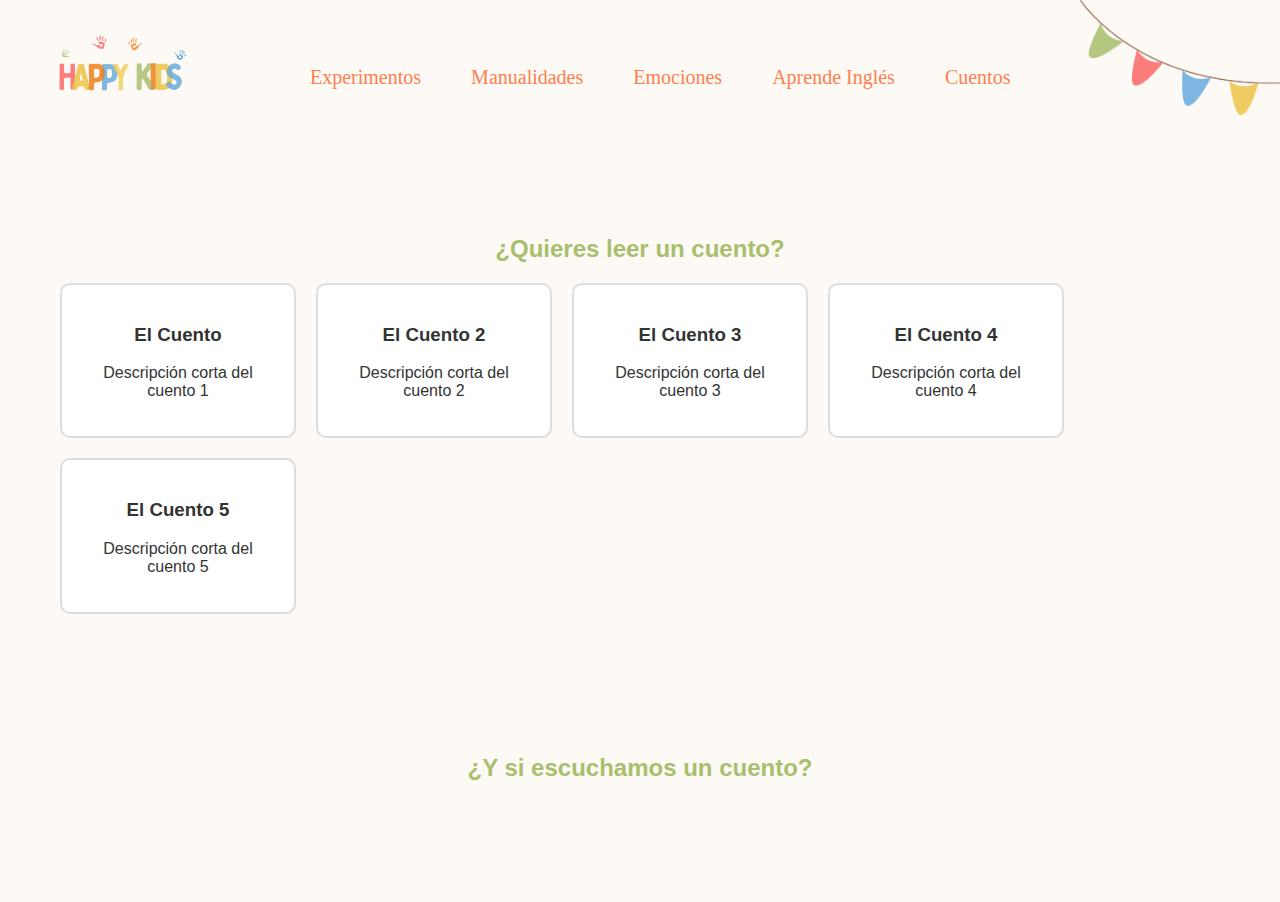
==== cuentos.html @ 47076c9f "Actualización número 3" ====
<!DOCTYPE html>
<html lang="en">
<head>
    <meta charset="UTF-8">
    <meta name="viewport" content="width=device-width, initial-scale=1.0">
    <title>Cuentos Interactivos - Happy Kids</title>
    <link rel="stylesheet" href="assets/css/style_cuentos.css">
</head>
<body>
    <header>
        <div class="header-logo">
         <a href="index.html"> <img src="imagenes/LOGO SOLO.png" alt="Happy Kids Logo" class="logo"></a> 
        </div>
        <nav>
            <ul class="nav-links">
                <li><a href="experimentos.html">Experimentos</a></li>
                <li><a href="#manualidades">Manualidades</a></li>
                <li><a href="#emociones">Emociones</a></li>
                <li><a href="#aprende-ingles">Aprende Inglés</a></li>
                <li><a href="cuentos.html">Cuentos</a></li>
            </ul>
        </nav>
        <img src="imagenes/elementos-gallardetes.png" alt="gallardetes" class="gallardetes">
    </header>

    <main>
        <!-- Sección: ¿Quieres leer un cuento? -->
        <section id="leer-cuento">
            <h2>¿Quieres leer un cuento?</h2>
            <div class="libros-disponibles">
                <div class="libro" onclick="mostrarCuento('cuento1')">
                    <h3>El Cuento</h3>
                    <p>Descripción corta del cuento 1</p>
                </div>
                <div class="libro" onclick="mostrarCuento('cuento2')">
                    <h3>El Cuento 2</h3>
                    <p>Descripción corta del cuento 2</p>
                </div>
                <div class="libro" onclick="mostrarCuento('cuento3')">
                    <h3>El Cuento 3</h3>
                    <p>Descripción corta del cuento 3</p>
                </div>
                <div class="libro" onclick="mostrarCuento('cuento4')">
                    <h3>El Cuento 4</h3>
                    <p>Descripción corta del cuento 4</p>
                </div>
                <div class="libro" onclick="mostrarCuento('cuento5')">
                    <h3>El Cuento 5</h3>
                    <p>Descripción corta del cuento 5</p>
                </div>
            </div>
            <div id="mostrar-cuento" class="cuento">
                <!-- Aquí se mostrará el cuento seleccionado en formato libro -->
            </div>
        </section>

        <!-- Sección: ¿Y si escuchamos un cuento? -->
        <section id="escuchar-cuento">
            <h2>¿Y si escuchamos un cuento?</h2>
            <div class="videos-cuentos">
                <div class="video" onclick="mostrarVideo('video1')">
                    <h3>Video Cuento 1</h3>
                    <p>Descripción corta del video 1</p>
                </div>
                <div class="video" onclick="mostrarVideo('video2')">
                    <h3>Video Cuento 2</h3>
                    <p>Descripción corta del video 2</p>
                </div>
                <!-- Puedes agregar más videos aquí -->
            </div>
            <div id="mostrar-video" class="video">
                <!-- Aquí se mostrará el video seleccionado -->
            </div>
        </section>
    </main>

    <script src="script-cuentos.js"></script>
</body>
</html>
---- assets/css/style_cuentos.css ----
/* estilos-cuentos.css */

/* Estilos generales */
body {
    font-family: 'Poppins', sans-serif;
    background-color: #FDF9F5;
    color: #333;
    margin: 0;
    padding: 0;
}

header {
    background-color: #FDF9F5;
    padding: 30px;
    gap: 80px;
    text-align: center;
    position: relative;
    display: flex;
    z-index: 2;

}

.logo {
    width: 100%;
    max-width: 180px;
    height:auto;
}

nav {
    display: flex;
    justify-content: space-between;
    align-items: center;
}



.nav-links {
    list-style: none;
    padding: 20px;
    display: flex;
    gap: 50px;

}

.nav-links li a {
    text-decoration: none;
    font-family: 'Bobby Jones Soft', cursive;
    font-size: 20px;
    color: #ff7f50;

}

.nav-links a:hover {
        color: #FFB300;
    }


.gallardetes {
    position: absolute;
    top: 0;
    right: 0;
    width: 200px;

    height: auto;
    z-index: 10;
    transition: width 0.3s ease-in-out;
}

h1, h2 {
    color: #A8BF6E;
    text-align: center;
}

main {
    padding: 20px;
}

section {
    margin-bottom: 40px;
    padding: 40px;
}

.libros-disponibles, .videos-disponibles {
    display: flex;
    flex-wrap: wrap;
    gap: 20px;
    
}

.libro, .video {
    background-color: #fff;
    border: 2px solid #ddd;
    border-radius: 10px;
    padding: 20px;
    text-align: center;
    width: calc(100% / 5 - 40px);
    cursor: pointer;
    transition: transform 0.3s ease;
}

.libro:hover, .video:hover {
    transform: scale(1.05);
}

.cuento, .video {
    display: none;
    margin-top: 20px;
    background-color: #fff;
    padding: 20px;
    border-radius: 10px;
    box-shadow: 0 0 10px rgba(0, 0, 0, 0.1);
}

/* Responsividad */
@media (max-width: 1024px) {
    .libro, .video {
        width: calc(100% / 3 - 30px);
    }
}

@media (max-width: 768px) {
    .libro, .video {
        width: calc(100% / 2 - 20px);
    }
}

@media (max-width: 480px) {
    .libro, .video {
        width: 100%;
    }
}

@media (max-width: 480px) {
    header h1 {
        font-size: 24px;
    }

    h2 {
        font-size: 18px;
    }

    .libro h3, .video h3 {
        font-size: 16px;
    }

    .libro p, .video p {
        font-size: 14px;
    }
}
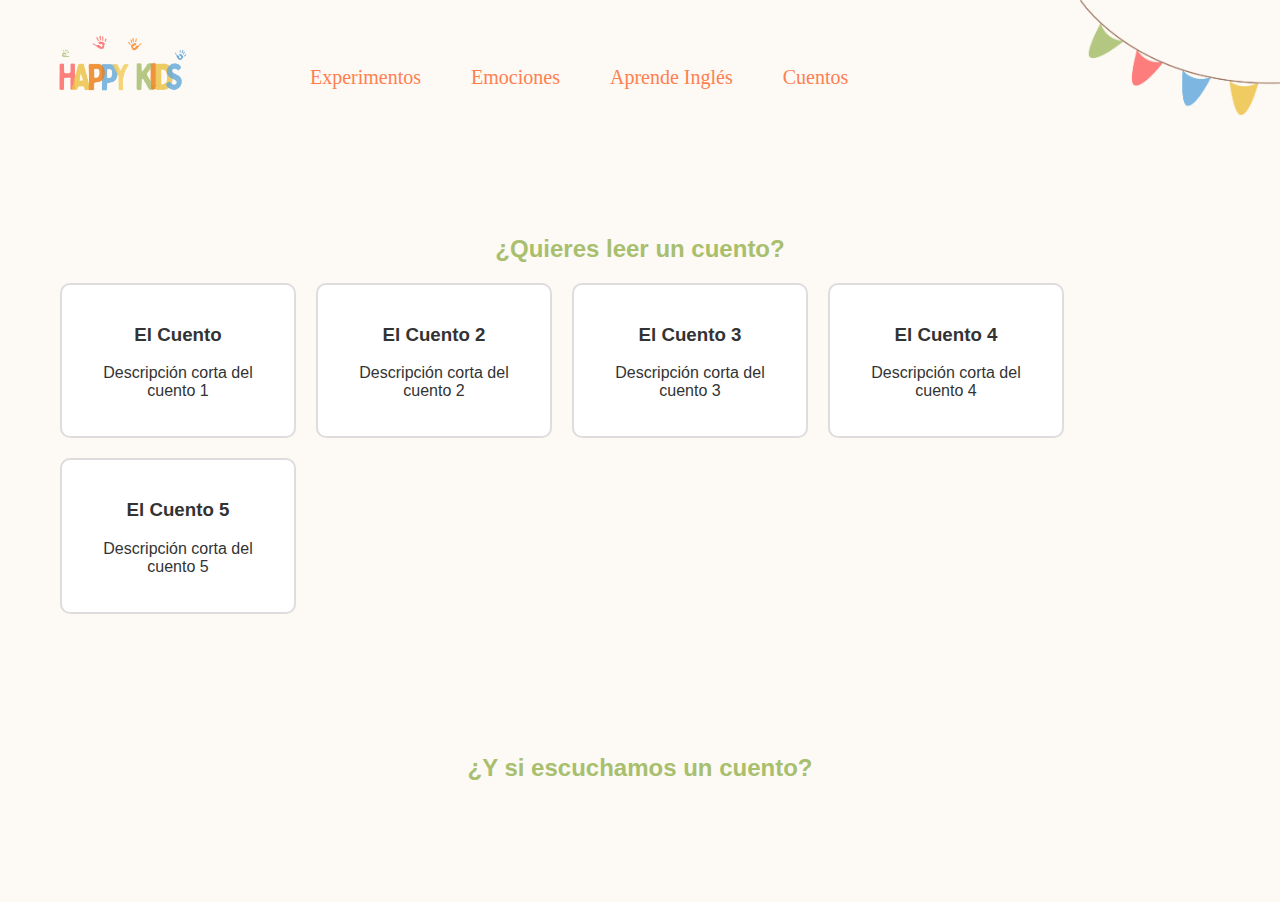
==== commit c73c959f: "Se han agregado los links html en algunas secciones y se movieron archivos" ====
--- a/cuentos.html
+++ b/cuentos.html
@@ -15,9 +15,8 @@
         <nav>
             <ul class="nav-links">
                 <li><a href="experimentos.html">Experimentos</a></li>
-                <li><a href="#manualidades">Manualidades</a></li>
-                <li><a href="#emociones">Emociones</a></li>
-                <li><a href="#aprende-ingles">Aprende Inglés</a></li>
+                <li><a href="emociones.html">Emociones</a></li>
+                <li><a href="Ingles.html">Aprende Inglés</a></li>
                 <li><a href="cuentos.html">Cuentos</a></li>
             </ul>
         </nav>
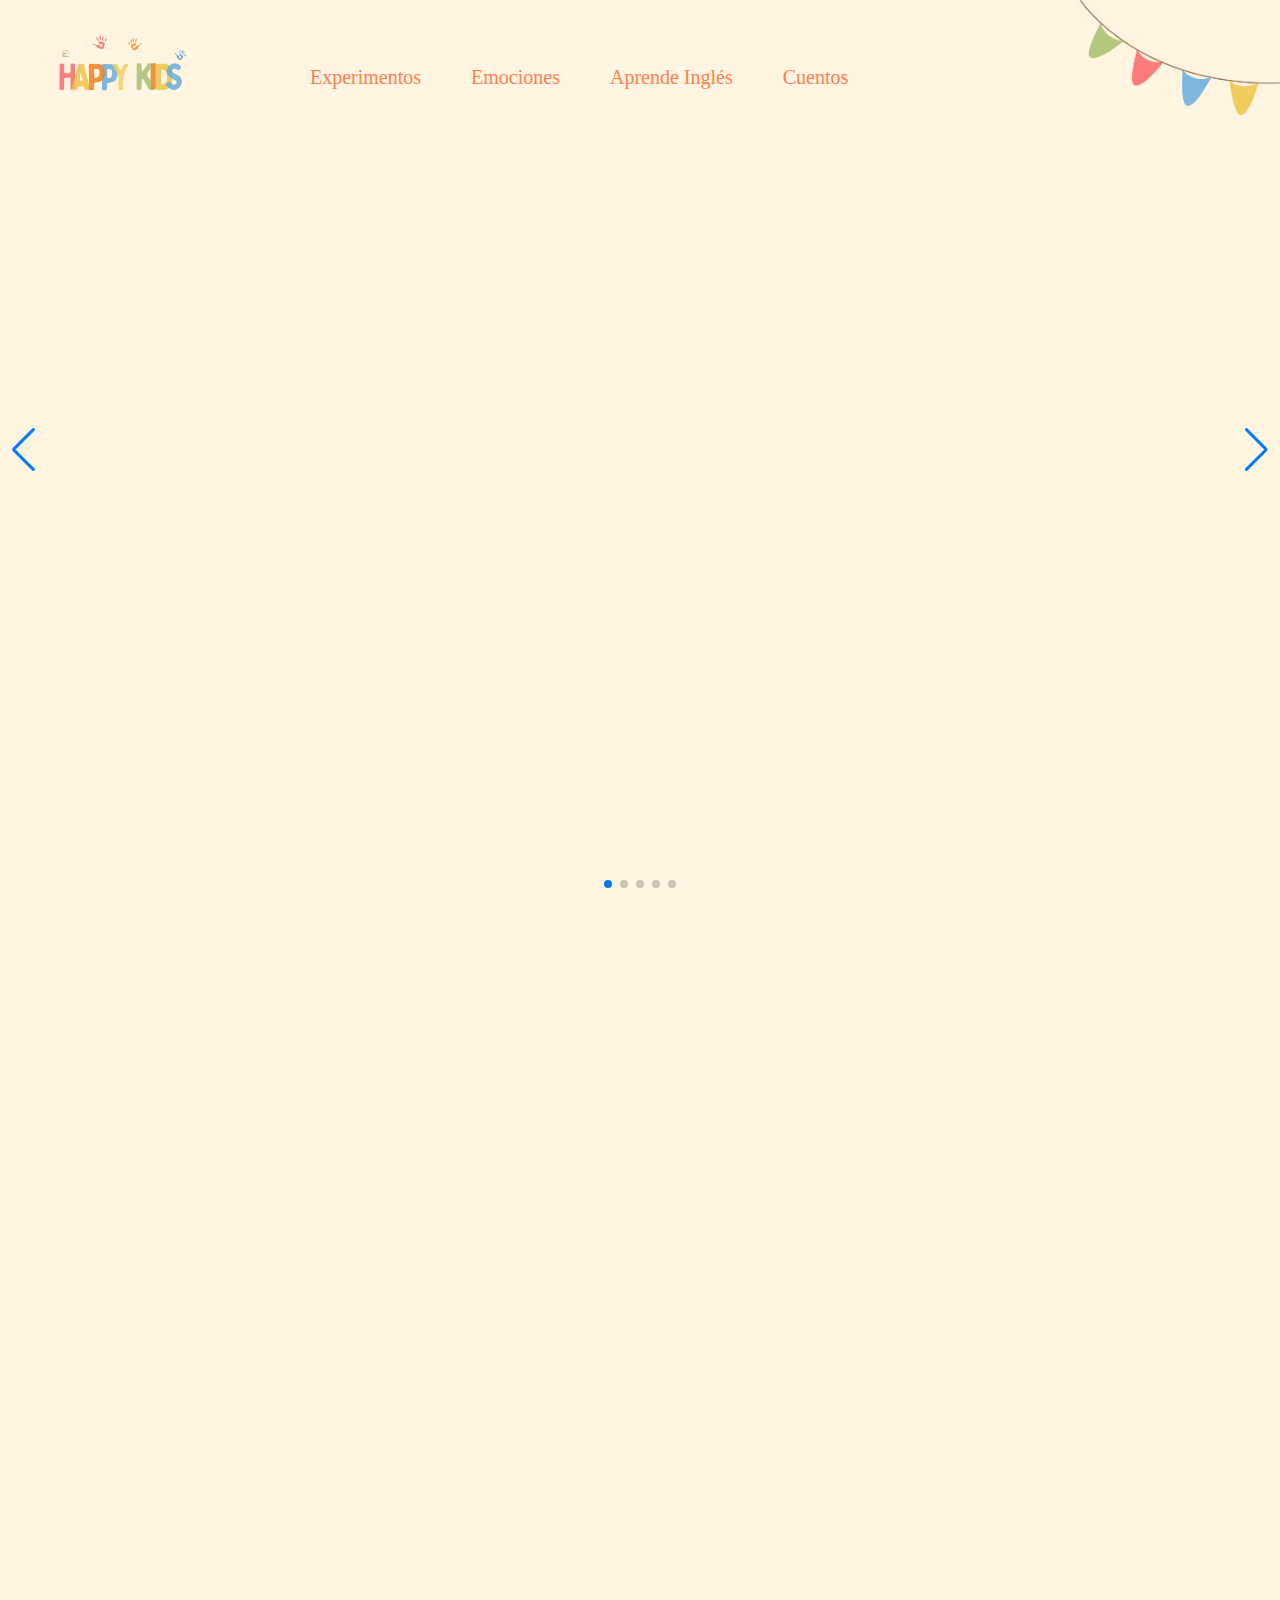
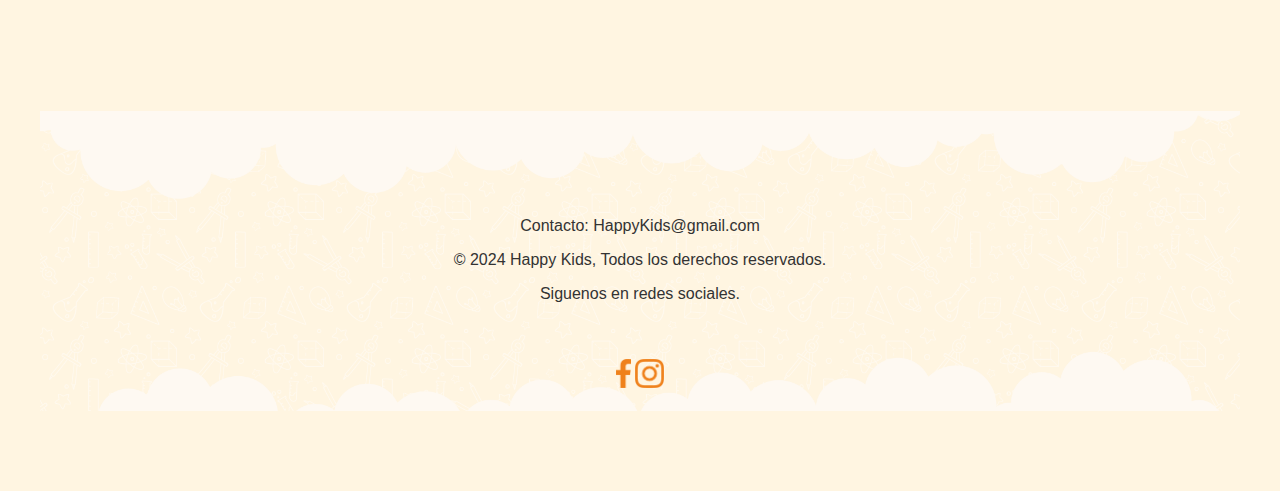
==== commit 57d7f290: "cambios finales" ====
--- a/cuentos.html
+++ b/cuentos.html
@@ -6,6 +6,11 @@
     <meta name="viewport" content="width=device-width, initial-scale=1.0">
     <title>Cuentos Interactivos - Happy Kids</title>
     <link rel="stylesheet" href="assets/css/style_cuentos.css">
+    <!-- Swiper CSS -->
+    <link rel="stylesheet" href="https://unpkg.com/swiper/swiper-bundle.min.css" />
+
+    <!-- Swiper JS -->
+    <script src="https://unpkg.com/swiper/swiper-bundle.min.js"></script>
 </head>
 <body>
     <header>
@@ -23,57 +28,122 @@
         <img src="imagenes/elementos-gallardetes.png" alt="gallardetes" class="gallardetes">
     </header>
 
-    <main>
-        <!-- Sección: ¿Quieres leer un cuento? -->
-        <section id="leer-cuento">
-            <h2>¿Quieres leer un cuento?</h2>
-            <div class="libros-disponibles">
-                <div class="libro" onclick="mostrarCuento('cuento1')">
-                    <h3>El Cuento</h3>
-                    <p>Descripción corta del cuento 1</p>
-                </div>
-                <div class="libro" onclick="mostrarCuento('cuento2')">
-                    <h3>El Cuento 2</h3>
-                    <p>Descripción corta del cuento 2</p>
-                </div>
-                <div class="libro" onclick="mostrarCuento('cuento3')">
-                    <h3>El Cuento 3</h3>
-                    <p>Descripción corta del cuento 3</p>
-                </div>
-                <div class="libro" onclick="mostrarCuento('cuento4')">
-                    <h3>El Cuento 4</h3>
-                    <p>Descripción corta del cuento 4</p>
-                </div>
-                <div class="libro" onclick="mostrarCuento('cuento5')">
-                    <h3>El Cuento 5</h3>
-                    <p>Descripción corta del cuento 5</p>
-                </div>
+    <!-- Cuentos Lectura Section -->
+     <section class="cuentos-carrusel">
+    <div class="swiper-container cuentos-carrusel-container">
+        <div class="swiper-wrapper">
+            <!-- Slide 1 -->
+            <div class="swiper-slide">
+                <iframe width="560" height="315" src="https://www.youtube.com/embed/0gNukt67EkE?si=w71EfoLqO5OIBaos" 
+                title="Juan sin miedo" allow="gyroscope; picture-in-picture; web-share" allowfullscreen></iframe>
             </div>
-            <div id="mostrar-cuento" class="cuento">
-                <!-- Aquí se mostrará el cuento seleccionado en formato libro -->
+            <!-- Slide 2 -->
+            <div class="swiper-slide">
+                <iframe width="560" height="315" src="https://www.youtube.com/embed/xuoQge--vV4?si=zu2hbKaJDn_FJPb8" 
+                title="El patito feo" allow="gyroscope; picture-in-picture; web-share" allowfullscreen></iframe>
             </div>
-        </section>
+            <!-- Slide 3 -->
+            <div class="swiper-slide">
+                <iframe width="560" height="315" src="https://www.youtube.com/embed/PXf6tiXF9b8?si=JKfQeNpxgF6vyluH" 
+                title="La ratita presumida" allow="gyroscope; picture-in-picture; web-share" allowfullscreen></iframe>
+            </div>
+            <!-- Slide 4 -->
+            <div class="swiper-slide">
+                <iframe width="560" height="315" src="https://www.youtube.com/embed/_HX5XVdNmzo?si=euBGkqDi2d15dfrv" 
+                title="Los tres cerditos" allow="gyroscope; picture-in-picture; web-share" allowfullscreen></iframe>
+            </div>
+            <!-- Slide 5 -->
+            <div class="swiper-slide">
+                <iframe width="560" height="315" src="https://www.youtube.com/embed/cD4OpRIuQt8?si=hppQkOkGnh0s6HbM" 
+                title="Aladino" allow="gyroscope; picture-in-picture; web-share" allowfullscreen></iframe>
+            </div>
+        </div>
+    
+        <!-- Controles de navegación -->
+        <div class="swiper-button-next cuentos-next"></div>
+        <div class="swiper-button-prev cuentos-prev"></div>
+    
+        <!-- Paginación -->
+        <div class="swiper-pagination cuentos-pagination"></div>
+    </div>
+    </section>
 
-        <!-- Sección: ¿Y si escuchamos un cuento? -->
-        <section id="escuchar-cuento">
-            <h2>¿Y si escuchamos un cuento?</h2>
-            <div class="videos-cuentos">
-                <div class="video" onclick="mostrarVideo('video1')">
-                    <h3>Video Cuento 1</h3>
-                    <p>Descripción corta del video 1</p>
-                </div>
-                <div class="video" onclick="mostrarVideo('video2')">
-                    <h3>Video Cuento 2</h3>
-                    <p>Descripción corta del video 2</p>
-                </div>
-                <!-- Puedes agregar más videos aquí -->
-            </div>
-            <div id="mostrar-video" class="video">
-                <!-- Aquí se mostrará el video seleccionado -->
-            </div>
-        </section>
+        <!-- Cuentos Animados Section -->
+       
+        <!--/section-->
+
+    <section class="cuentos-animados">
+        
+        <iframe width="560px" height="315px" src="https://www.youtube.com/embed/CsC2Sg4I5vs?si=6kXAALPAN2qkVicK"
+        title="Rapunzel y La Huida de Hansel y Grete" allow="gyroscope; picture in picture; web share" allowfullscreen></iframe>
+
+        <iframe width="560" height="315" src="https://www.youtube.com/embed/Ld7KsAItZYw?si=etGJ0T7dkBmfWZYR" 
+        title="El tigre desobediente" allow=" gyroscope; picture-in-picture; web-share"  allowfullscreen></iframe>
+
+        <iframe width="560" height="315" src="https://www.youtube.com/embed/gDE-AOghWLU?si=FXSAwZQl6kaKn9zl" 
+        title="El cumpleaños de la jirafa" allow="gyroscope; picture-in-picture; web-share" allowfullscreen></iframe>
+
+        <iframe width="560" height="315" src="https://www.youtube.com/embed/CkP-7P6h8IU?si=4MSZ2aNToDIHwRLA" 
+        title="El raton cobarde" allow=" gyroscope; picture-in-picture; web-share" allowfullscreen></iframe>
+
+        <iframe width="560" height="315" src="https://www.youtube.com/embed/iCDbt2SWrSQ?si=ZOSd22o5hytIRfRX" 
+        title="El oso dormilon" allow=" gyroscope; picture-in-picture; web-share" allowfullscreen></iframe>
+
+        <iframe width="560" height="315" src="https://www.youtube.com/embed/xBduECt63_w?si=OgwrDbRuHlZrqh0b" 
+        title="La jirafa resfriada" allow="gyroscope; picture-in-picture; web-share" allowfullscreen></iframe>
+
+
+
+        <script>
+            var cuentosCarrusel = new Swiper('.cuentos-carrusel-container', {
+                slidesPerView: 2,        // Mostrar 1 video a la vez
+                spaceBetween: 4,        // Espacio entre las cartas
+                loop: true,              // Hacer que el carrusel sea infinito
+                pagination: {
+                    el: '.cuentos-pagination',
+                    clickable: true,     // Permitir hacer clic en los indicadores de paginación
+                },
+                navigation: {
+                    nextEl: '.cuentos-next',
+                    prevEl: '.cuentos-prev',
+                },
+            });
+        </script>
+
+       <!--<script>
+            var cuentosAnimadosCarrusel = new Swiper('.cuentos-animados-container', {
+                slidesPerView: 2,        // Mostrar 1 video a la vez
+                spaceBetween: 6,        // Espacio entre los videos
+                loop: true,              // Carrusel infinito
+                pagination: {
+                    el: '.animados-pagination',
+                    clickable: true,     // Paginar con clics
+                },
+                navigation: {
+                    nextEl: '.animados-next',
+                    prevEl: '.animados-prev',
+                },
+            });
+        </script> --> 
+
+
     </main>
 
-    <script src="script-cuentos.js"></script>
+    <script src="assets/js/carrusel-cuentos.js"></script>
+
+    <footer>
+        <div class="footer-content" style="background-image: url( 'imagenes/Background-footer-03.png'); height: 300px; background-size: cover;">
+        <div class="parrafo">
+        <p>Contacto: HappyKids@gmail.com</p>
+        <p>&copy; 2024 Happy Kids, Todos los derechos reservados.</p>
+        <p>Siguenos en redes sociales. </p>
+        </div>
+        <div class="social-icons">
+            <a href="#"><img src="imagenes/Icon Facebook.png" alt="Facebook" width="15px"></a>
+            <a href="#"><img src="imagenes/Icon Instagram.png" alt="Instagram" width="29px"></a>
+        </div>
+
+       
+    </footer>  
 </body>
 </html>--- a/assets/css/style_cuentos.css
+++ b/assets/css/style_cuentos.css
@@ -4,14 +4,14 @@
 /* Estilos generales */
 body {
     font-family: 'Poppins', sans-serif;
-    background-color: #FDF9F5;
+    background-color: #FFF5E1;
     color: #333;
     margin: 0;
     padding: 0;
 }
 
 header {
-    background-color: #FDF9F5;
+    background-color: #FFF5E1;
     padding: 30px;
     gap: 80px;
     text-align: center;
@@ -81,10 +81,62 @@
     padding: 40px;
 }
 
+
+.swiper-slide {
+    display: flex;
+    justify-content: center;
+    align-items: center;
+    margin: 60px;
+}
+
+.swiper-button-next, .swiper-button-prev {
+    color: #000;
+}
+
+.swiper-pagination-bullet {
+    background: #000; /* Color de los puntos de paginación */
+}
+
+
 .libros-disponibles, .videos-disponibles {
     display: flex;
+    gap: 10px;
     flex-wrap: wrap;
-    gap: 20px;
+}
+
+.libro, .video {
+    background-color: #f0f0f0;
+    border: 1px solid #ddd;
+    padding: 15px;
+    cursor: pointer;
+    width: 180px;
+    text-align: center;
+    transition: transform 0.2s;
+}
+
+.libro:hover, .video:hover {
+    transform: scale(1.05);
+}
+
+#mostrar-cuento, #mostrar-video {
+    margin-top: 20px;
+    padding: 20px;
+    background-color: #f9f9f9;
+    border: 1px solid #ddd;
+}
+
+iframe {
+    width: 100%;
+    max-width: 560px;
+    height: 315px;
+    border: none;
+}
+
+
+.libros-disponibles, .videos-disponibles {
+    display: flex;
+    flex-wrap: wrap;
+    gap: 15px;
     
 }
 
@@ -112,6 +164,19 @@
     box-shadow: 0 0 10px rgba(0, 0, 0, 0.1);
 }
 
+footer {
+    text-align: center;
+    padding: 0;
+    position: relative;
+    z-index: 1;    
+
+}
+
+.parrafo {
+    padding: 40px;
+    padding-top: 90px;
+}
+
 /* Responsividad */
 @media (max-width: 1024px) {
     .libro, .video {
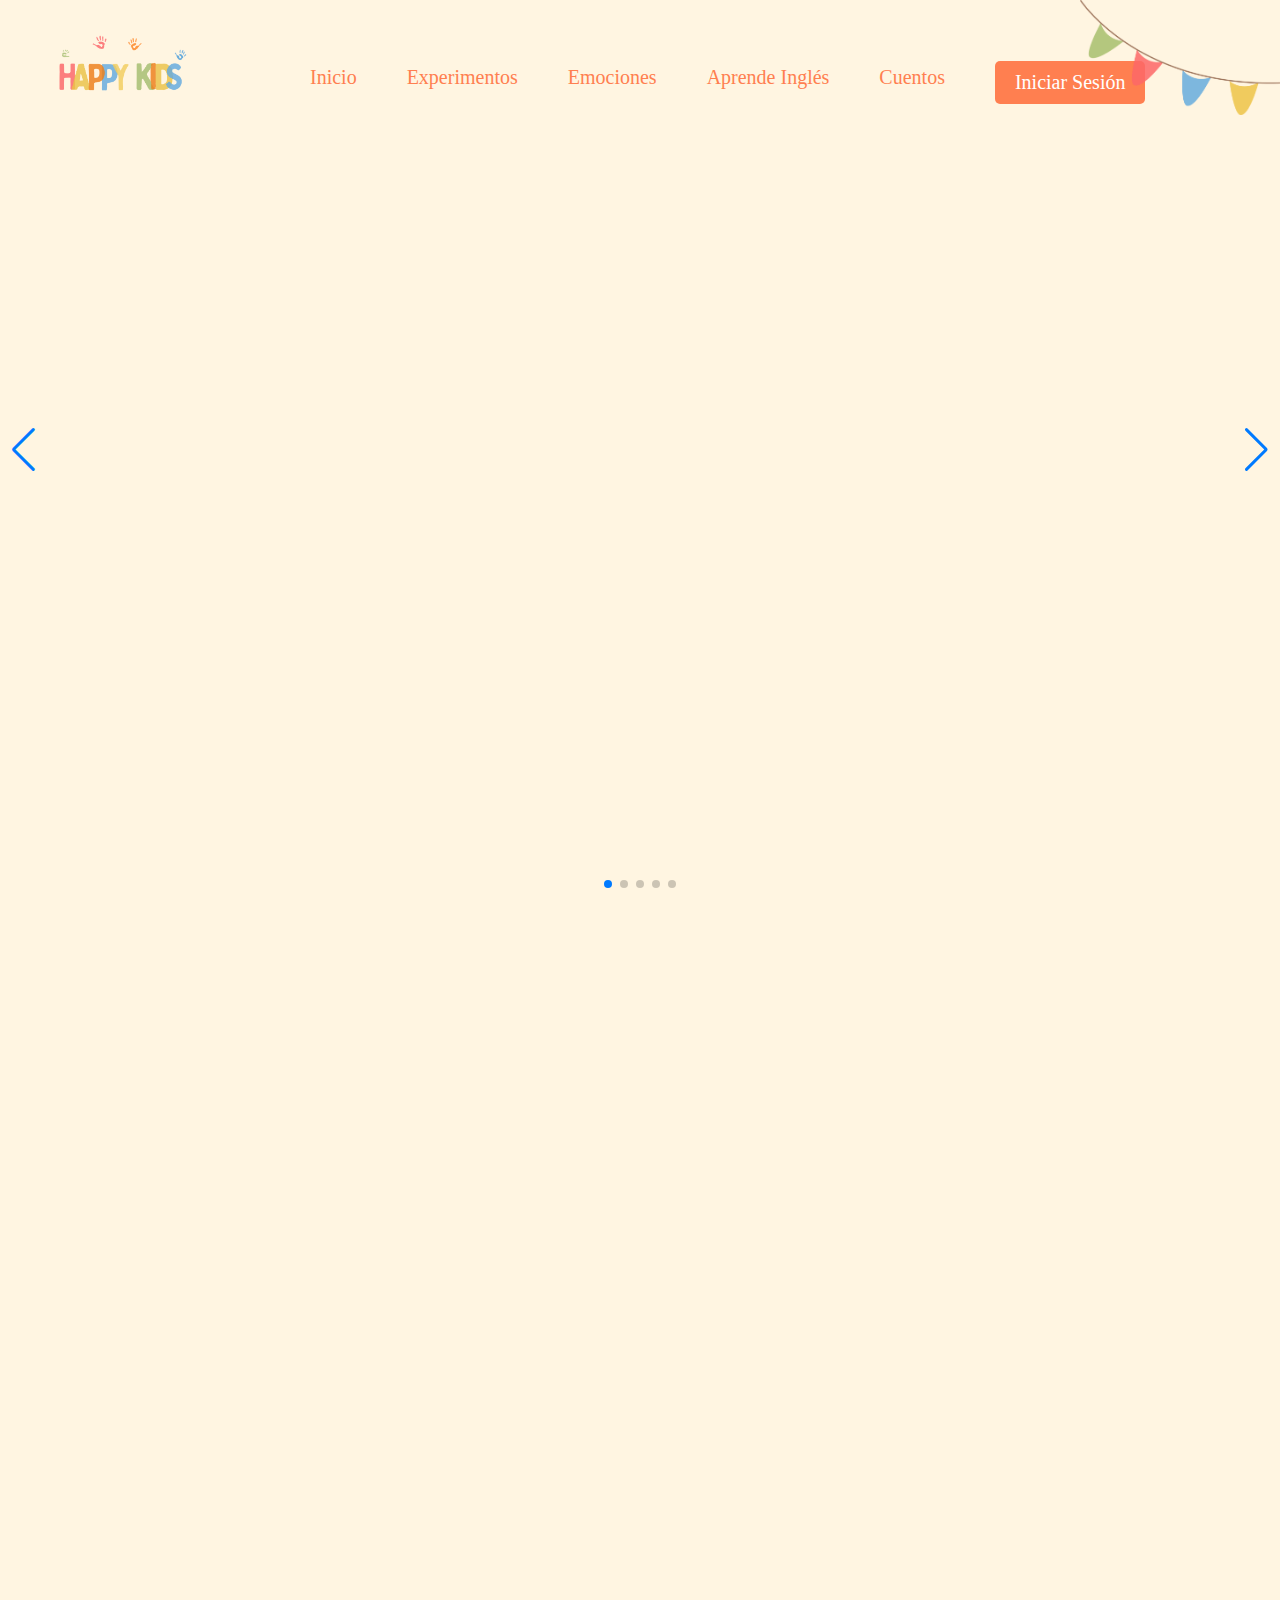
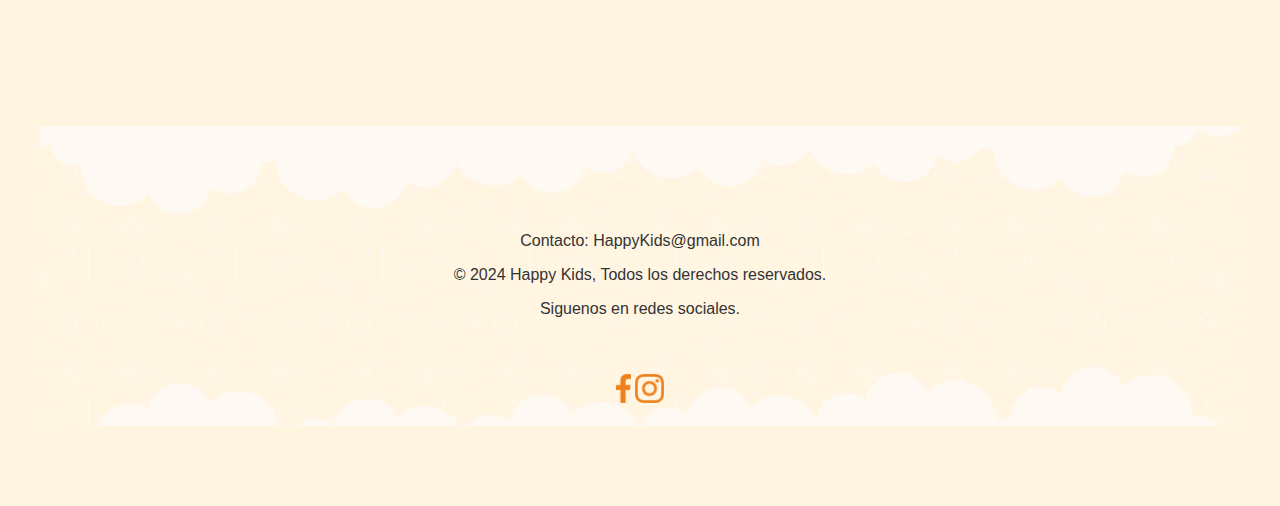
==== commit 2990bb74: "Cambios generales" ====
--- a/cuentos.html
+++ b/cuentos.html
@@ -19,10 +19,12 @@
         </div>
         <nav>
             <ul class="nav-links">
+                <li><a href="index.html">Inicio</a></li>
                 <li><a href="experimentos.html">Experimentos</a></li>
                 <li><a href="emociones.html">Emociones</a></li>
                 <li><a href="Ingles.html">Aprende Inglés</a></li>
                 <li><a href="cuentos.html">Cuentos</a></li>
+                <button id="login-btn" class="btn-login">Iniciar Sesión</button>
             </ul>
         </nav>
         <img src="imagenes/elementos-gallardetes.png" alt="gallardetes" class="gallardetes">
@@ -129,6 +131,47 @@
 
     </main>
 
+               <!-- Modal de Inicio de Sesión -->
+        <div id="login-modal" class="modal">
+          <div class="modal-content">
+            <span class="close-btn" id="close-login">&times;</span>
+            <form id="login-form">
+              <h2>Inicia Sesión</h2>
+              <label for="login-email">Correo:</label>
+              <input type="email" id="login-email" name="email" required>
+            
+              <label for="login-password">Contraseña:</label>
+              <input type="password" id="login-password" name="password" required>
+            
+              <button type="submit" class="btn-submit">Ingresar</button>
+              <p>¿No tienes cuenta? <a href="#" id="open-register">Regístrate aquí</a></p>
+            </form>
+          </div>
+        </div>
+    
+        <!-- Modal de Registro -->
+        <div id="register-modal" class="modal hidden">
+          <div class="modal-content">
+            <span class="close-btn" id="close-register">&times;</span>
+            <form id="register-form">
+              <h2>Regístrate</h2>
+              <label for="register-name">Nombre:</label>
+              <input type="text" id="register-name" name="name" required>
+            
+              <label for="register-email">Correo:</label>
+              <input type="email" id="register-email" name="email" required>
+            
+              <label for="register-password">Contraseña:</label>
+              <input type="password" id="register-password" name="password" required>
+            
+              <button type="submit" class="btn-submit">Crear Cuenta</button>
+              <p>¿Ya tienes cuenta? <a href="#" id="open-login">Inicia sesión aquí</a></p>
+            </form>
+          </div>
+        </div>
+
+        <script src="assets/js/inicio-sesion.js"></script>
+
     <script src="assets/js/carrusel-cuentos.js"></script>
 
     <footer>
--- a/assets/css/style_cuentos.css
+++ b/assets/css/style_cuentos.css
@@ -67,6 +67,98 @@
     transition: width 0.3s ease-in-out;
 }
 
+
+ /* Estilo de inicio de Sesión  */
+
+ .btn-login {
+    background-color: #ff7f50;
+    font-family: 'Bobby Jones Soft', cursive;
+    font-size: 20px;
+    color: white;
+    border: none;
+    padding: 10px 20px;
+    margin-top:-5px;
+    cursor: pointer;
+    border-radius: 5px;
+    transition: background-color 0.3s;
+  }
+  
+    .btn-login:hover {
+    background-color: #FFB300;
+  }
+  
+  /* Estilo del Modal */
+  .modal {
+    display:none;
+    position: fixed;
+    top: 0;
+    left: 0;
+    width: 100%;
+    height: 100%;
+    background-color: rgba(0, 0, 0, 0.5);
+    justify-content: center;
+    align-items: center;
+    overflow: auto;
+    z-index: 1000;
+  }
+  
+  .modal-content {
+    background-color: #fff;
+    padding: 20px;
+    border-radius: 10px;
+    width: 90%;
+    max-width: 400px;
+    position: relative;
+    box-shadow: 0 5px 15px rgba(0, 0, 0, 0.3);
+    text-align: center;
+  }
+
+  /* Botón para cerrar*/
+  
+  .close-btn {
+    position: absolute;
+    top: 10px;
+    right: 15px;
+    font-size: 24px;
+    color:#706c6c;
+    cursor: pointer;
+    background-color: transparent;
+    border: none;
+  }
+  
+  .modal.show {
+    display: flex;
+  }
+
+  /* Estilos del Formulario */
+  form {
+    display: flex;
+    flex-direction: column;
+    gap: 15px;
+  }
+  
+  input {
+    padding: 10px;
+    font-size: 15px;
+    border: 1px solid #ccc;
+    border-radius: 5px;
+  }
+  
+  .btn-submit {
+    background-color: #8bc34a;
+    color: white;
+    border: none;
+    padding: 10px;
+    font-size: 18px;
+    cursor: pointer;
+    border-radius: 5px;
+    transition: background-color 0.3s;
+  }
+  
+  .btn-submit:hover {
+    background-color: #FFD700;
+  }
+
 h1, h2 {
     color: #A8BF6E;
     text-align: center;
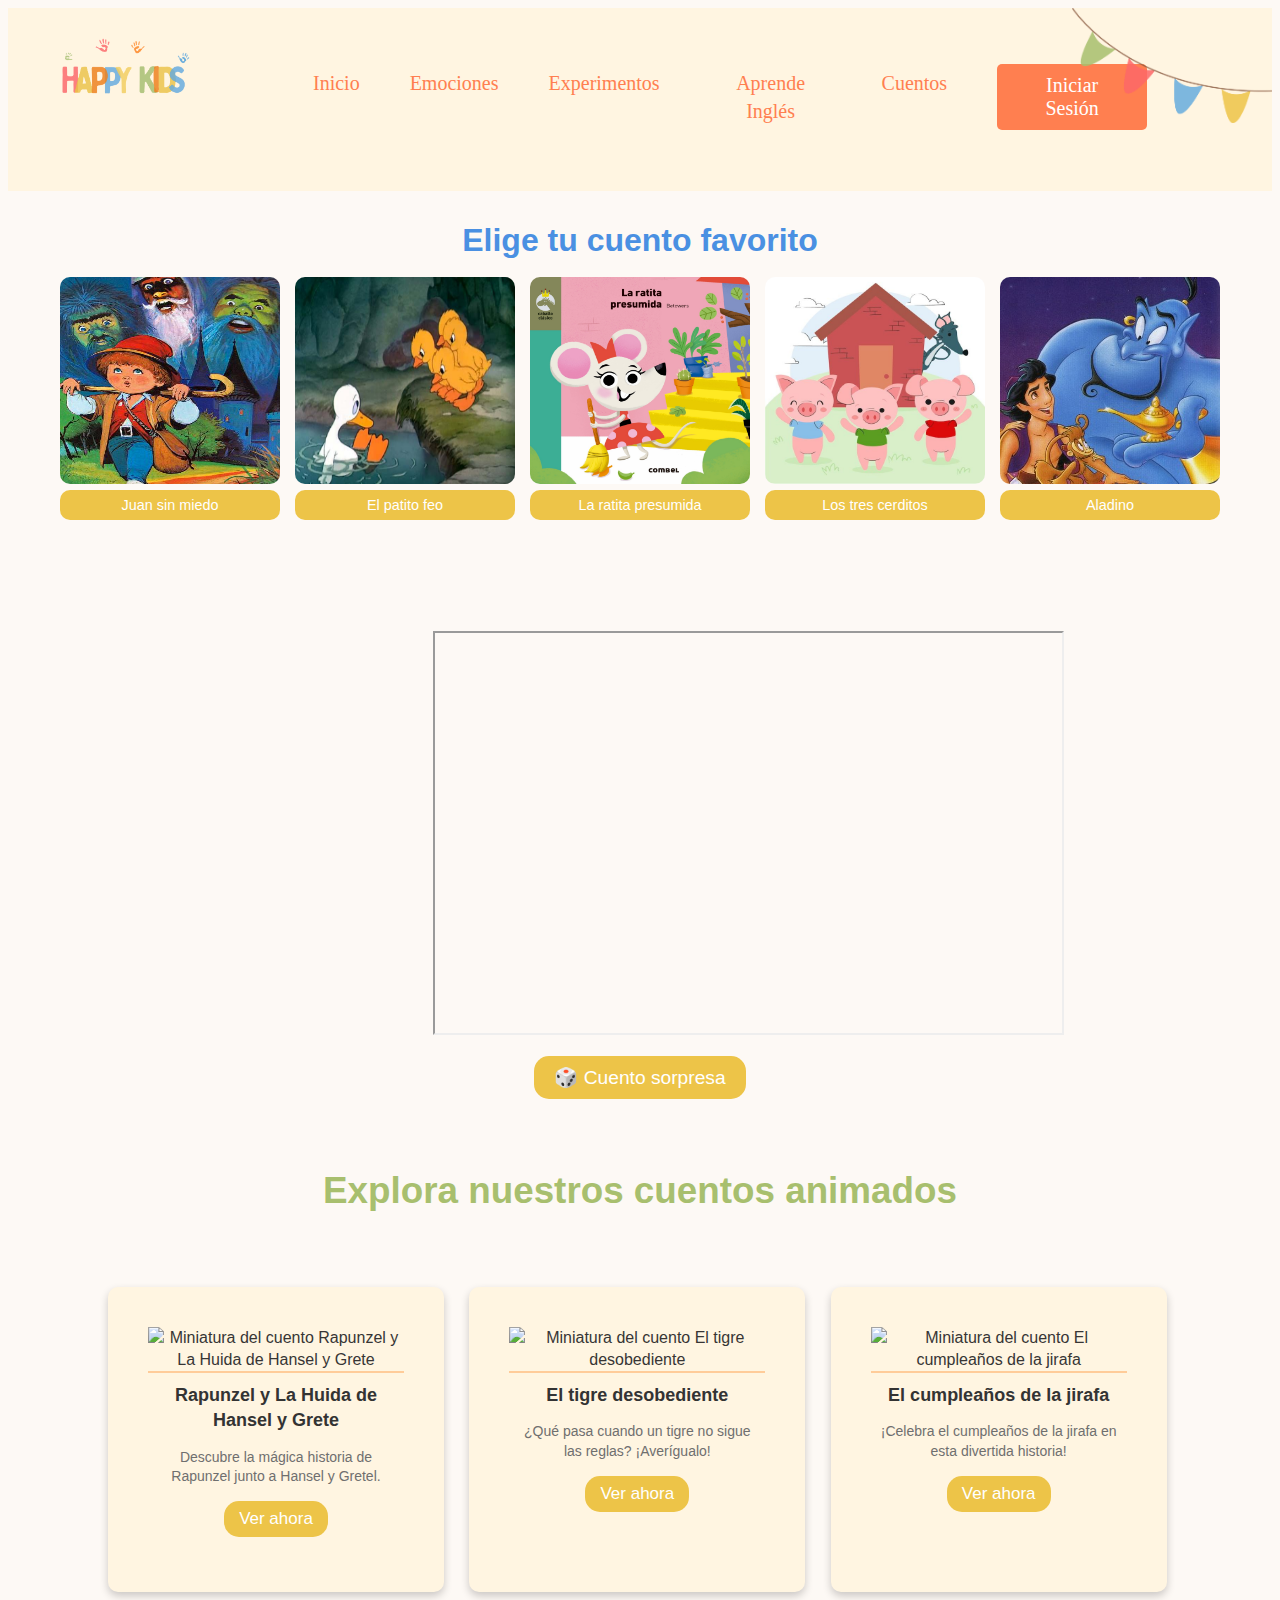
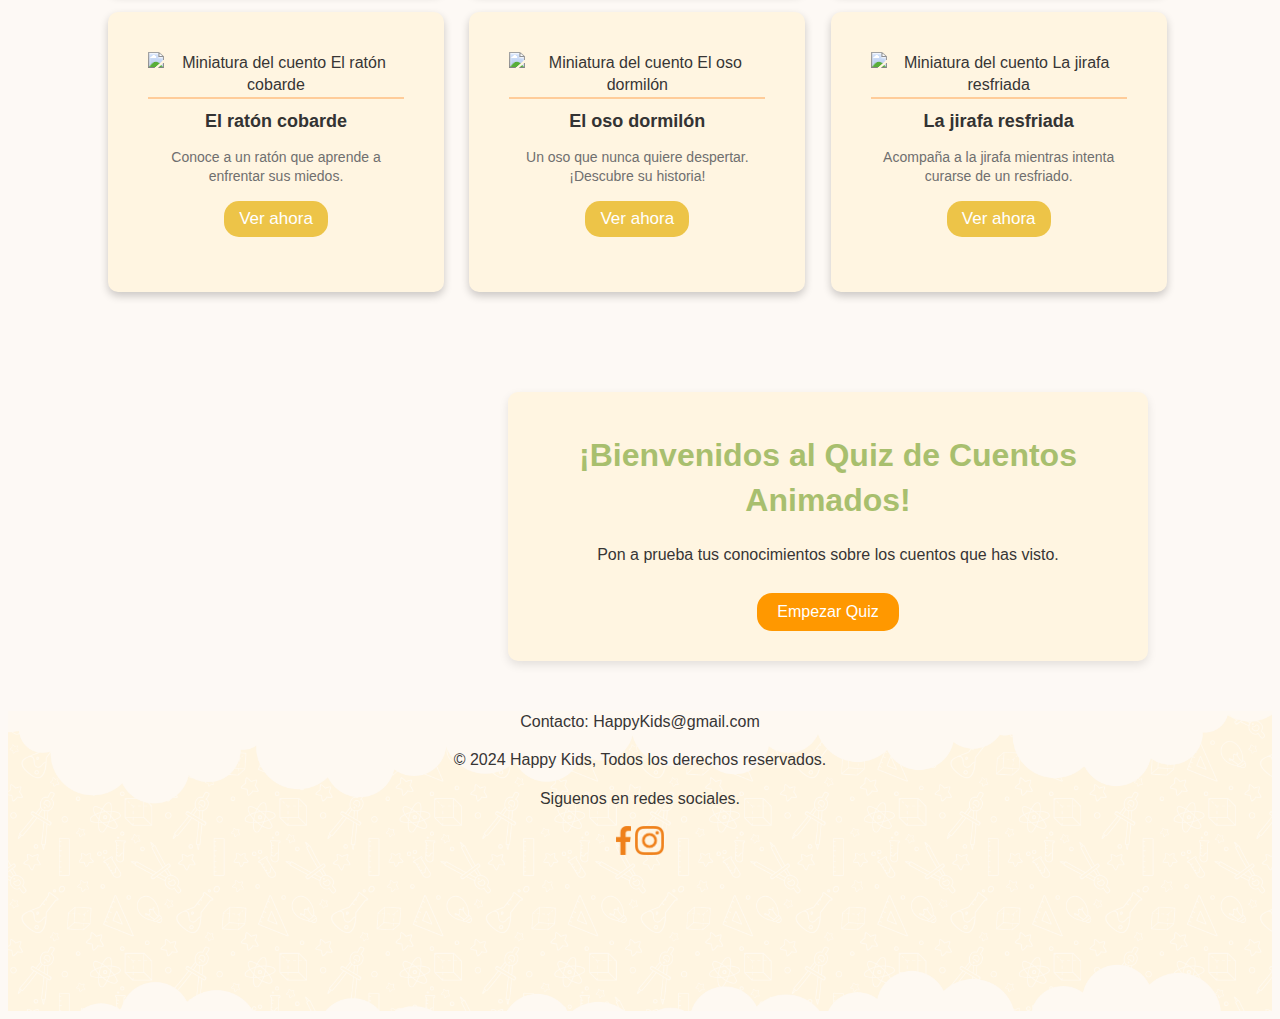
==== commit 108f8047: "Se modifico la sección de cuentos" ====
--- a/cuentos.html
+++ b/cuentos.html
@@ -13,120 +13,157 @@
     <script src="https://unpkg.com/swiper/swiper-bundle.min.js"></script>
 </head>
 <body>
-    <header>
-        <div class="header-logo">
-         <a href="index.html"> <img src="imagenes/LOGO SOLO.png" alt="Happy Kids Logo" class="logo"></a> 
-        </div>
-        <nav>
-            <ul class="nav-links">
-                <li><a href="index.html">Inicio</a></li>
-                <li><a href="experimentos.html">Experimentos</a></li>
-                <li><a href="emociones.html">Emociones</a></li>
-                <li><a href="Ingles.html">Aprende Inglés</a></li>
-                <li><a href="cuentos.html">Cuentos</a></li>
-                <button id="login-btn" class="btn-login">Iniciar Sesión</button>
-            </ul>
-        </nav>
+    <header id="main-header">
+        <div class="logo">
+        <img src="imagenes/LOGO SOLO.png" alt="Happy Kids Logo" class="logo">
+        </div>
+            <nav>
+                <ul class="nav-links">
+                    <li><a href="#Emociones">Inicio</a></li>
+                    <li><a href="#Emociones">Emociones</a></li>
+                    <li><a href="experimentos.html">Experimentos</a></li>
+                    <li><a href="Ingles.html">Aprende Inglés</a></li>
+                    <li><a href="cuentos.html">Cuentos</a></li>
+                    <button id="login-btn" class="btn-login">Iniciar Sesión</button>
+                </ul>
+            </nav>
+            <div class="menu-toggle">
+                <span></span>
+                <span></span>
+                <span></span>
+            </div>
         <img src="imagenes/elementos-gallardetes.png" alt="gallardetes" class="gallardetes">
-    </header>
-
-    <!-- Cuentos Lectura Section -->
-     <section class="cuentos-carrusel">
-    <div class="swiper-container cuentos-carrusel-container">
-        <div class="swiper-wrapper">
-            <!-- Slide 1 -->
-            <div class="swiper-slide">
-                <iframe width="560" height="315" src="https://www.youtube.com/embed/0gNukt67EkE?si=w71EfoLqO5OIBaos" 
-                title="Juan sin miedo" allow="gyroscope; picture-in-picture; web-share" allowfullscreen></iframe>
-            </div>
-            <!-- Slide 2 -->
-            <div class="swiper-slide">
-                <iframe width="560" height="315" src="https://www.youtube.com/embed/xuoQge--vV4?si=zu2hbKaJDn_FJPb8" 
-                title="El patito feo" allow="gyroscope; picture-in-picture; web-share" allowfullscreen></iframe>
-            </div>
-            <!-- Slide 3 -->
-            <div class="swiper-slide">
-                <iframe width="560" height="315" src="https://www.youtube.com/embed/PXf6tiXF9b8?si=JKfQeNpxgF6vyluH" 
-                title="La ratita presumida" allow="gyroscope; picture-in-picture; web-share" allowfullscreen></iframe>
-            </div>
-            <!-- Slide 4 -->
-            <div class="swiper-slide">
-                <iframe width="560" height="315" src="https://www.youtube.com/embed/_HX5XVdNmzo?si=euBGkqDi2d15dfrv" 
-                title="Los tres cerditos" allow="gyroscope; picture-in-picture; web-share" allowfullscreen></iframe>
-            </div>
-            <!-- Slide 5 -->
-            <div class="swiper-slide">
-                <iframe width="560" height="315" src="https://www.youtube.com/embed/cD4OpRIuQt8?si=hppQkOkGnh0s6HbM" 
-                title="Aladino" allow="gyroscope; picture-in-picture; web-share" allowfullscreen></iframe>
-            </div>
-        </div>
-    
-        <!-- Controles de navegación -->
-        <div class="swiper-button-next cuentos-next"></div>
-        <div class="swiper-button-prev cuentos-prev"></div>
-    
-        <!-- Paginación -->
-        <div class="swiper-pagination cuentos-pagination"></div>
-    </div>
-    </section>
+        </header>
+
+        <section class="cuentos-carrusel">
+            <h2 class="cuentos-titulo">Elige tu cuento favorito</h2>
+            <div class="carrusel-thumbnails">
+              <!-- Miniaturas de cuentos con descripciones -->
+              <div class="thumbnail" data-video="https://www.youtube.com/embed/0gNukt67EkE?si=w71EfoLqO5OIBaos">
+                <img src="imagenes/juan-sin-miedo.png" alt="Juan sin miedo">
+                <p>Juan sin miedo</p>
+              </div>
+              <div class="thumbnail" data-video="https://www.youtube.com/embed/xuoQge--vV4?si=zu2hbKaJDn_FJPb8">
+                <img src="imagenes/patito-feo.jpg" alt="El patito feo">
+                <p>El patito feo</p>
+              </div>
+              <div class="thumbnail" data-video="https://www.youtube.com/embed/PXf6tiXF9b8?si=JKfQeNpxgF6vyluH">
+                <img src="imagenes/ratita-presumida.jpg" alt="La ratita presumida">
+                <p>La ratita presumida</p>
+              </div>
+              <div class="thumbnail" data-video="https://www.youtube.com/embed/_HX5XVdNmzo?si=euBGkqDi2d15dfrv">
+                <img src="imagenes/tres-cerditos.jpg" alt="Los tres cerditos">
+                <p>Los tres cerditos</p>
+              </div>
+              <div class="thumbnail" data-video="https://www.youtube.com/embed/cD4OpRIuQt8?si=hppQkOkGnh0s6HbM">
+                <img src="imagenes/aladino.jpg" alt="Aladino">
+                <p>Aladino</p>
+              </div>
+            </div>
+          
+            <!-- Video principal para mostrar el cuento seleccionado -->
+            <div class="video-display">
+              <iframe width="100%" height="400" src="https://www.youtube.com/embed/0gNukt67EkE?si=w71EfoLqO5OIBaos" 
+              title="Video Cuento" allow="gyroscope; picture-in-picture; web-share" allowfullscreen></iframe>
+            </div>
+          
+            <!-- Botón de Reproducción Aleatoria -->
+            <button class="btn-random">🎲 Cuento sorpresa</button>
+          </section>
 
         <!-- Cuentos Animados Section -->
        
         <!--/section-->
 
-    <section class="cuentos-animados">
-        
-        <iframe width="560px" height="315px" src="https://www.youtube.com/embed/CsC2Sg4I5vs?si=6kXAALPAN2qkVicK"
-        title="Rapunzel y La Huida de Hansel y Grete" allow="gyroscope; picture in picture; web share" allowfullscreen></iframe>
-
-        <iframe width="560" height="315" src="https://www.youtube.com/embed/Ld7KsAItZYw?si=etGJ0T7dkBmfWZYR" 
-        title="El tigre desobediente" allow=" gyroscope; picture-in-picture; web-share"  allowfullscreen></iframe>
-
-        <iframe width="560" height="315" src="https://www.youtube.com/embed/gDE-AOghWLU?si=FXSAwZQl6kaKn9zl" 
-        title="El cumpleaños de la jirafa" allow="gyroscope; picture-in-picture; web-share" allowfullscreen></iframe>
-
-        <iframe width="560" height="315" src="https://www.youtube.com/embed/CkP-7P6h8IU?si=4MSZ2aNToDIHwRLA" 
-        title="El raton cobarde" allow=" gyroscope; picture-in-picture; web-share" allowfullscreen></iframe>
-
-        <iframe width="560" height="315" src="https://www.youtube.com/embed/iCDbt2SWrSQ?si=ZOSd22o5hytIRfRX" 
-        title="El oso dormilon" allow=" gyroscope; picture-in-picture; web-share" allowfullscreen></iframe>
-
-        <iframe width="560" height="315" src="https://www.youtube.com/embed/xBduECt63_w?si=OgwrDbRuHlZrqh0b" 
-        title="La jirafa resfriada" allow="gyroscope; picture-in-picture; web-share" allowfullscreen></iframe>
-
-
-
-        <script>
-            var cuentosCarrusel = new Swiper('.cuentos-carrusel-container', {
-                slidesPerView: 2,        // Mostrar 1 video a la vez
-                spaceBetween: 4,        // Espacio entre las cartas
-                loop: true,              // Hacer que el carrusel sea infinito
-                pagination: {
-                    el: '.cuentos-pagination',
-                    clickable: true,     // Permitir hacer clic en los indicadores de paginación
-                },
-                navigation: {
-                    nextEl: '.cuentos-next',
-                    prevEl: '.cuentos-prev',
-                },
-            });
-        </script>
-
-       <!--<script>
-            var cuentosAnimadosCarrusel = new Swiper('.cuentos-animados-container', {
-                slidesPerView: 2,        // Mostrar 1 video a la vez
-                spaceBetween: 6,        // Espacio entre los videos
-                loop: true,              // Carrusel infinito
-                pagination: {
-                    el: '.animados-pagination',
-                    clickable: true,     // Paginar con clics
-                },
-                navigation: {
-                    nextEl: '.animados-next',
-                    prevEl: '.animados-prev',
-                },
-            });
-        </script> --> 
+        <section class="cuentos-animados">
+            <h2>Explora nuestros cuentos animados</h2>
+            <div class="cuentos-grid">
+          
+              <!-- Cuento 1 -->
+              <div class="cuento-card" data-video="https://www.youtube.com/embed/CsC2Sg4I5vs?enablejsapi=1">
+                <img src="https://img.youtube.com/vi/CsC2Sg4I5vs/0.jpg" alt="Miniatura del cuento Rapunzel y La Huida de Hansel y Grete">
+                <h3>Rapunzel y La Huida de Hansel y Grete</h3>
+                <p>Descubre la mágica historia de Rapunzel junto a Hansel y Gretel.</p>
+                <button class="view-button" aria-label="Ver cuento Rapunzel y La Huida de Hansel y Grete">Ver ahora</button>
+              </div>
+          
+              <!-- Cuento 2 -->
+              <div class="cuento-card" data-video="https://www.youtube.com/embed/Ld7KsAItZYw?enablejsapi=1">
+                <img src="https://img.youtube.com/vi/Ld7KsAItZYw/0.jpg" alt="Miniatura del cuento El tigre desobediente">
+                <h3>El tigre desobediente</h3>
+                <p>¿Qué pasa cuando un tigre no sigue las reglas? ¡Averígualo!</p>
+                <button class="view-button" aria-label="Ver cuento El tigre desobediente">Ver ahora</button>
+              </div>
+          
+              <!-- Cuento 3 -->
+              <div class="cuento-card" data-video="https://www.youtube.com/embed/gDE-AOghWLU?enablejsapi=1">
+                <img src="https://img.youtube.com/vi/gDE-AOghWLU/0.jpg" alt="Miniatura del cuento El cumpleaños de la jirafa">
+                <h3>El cumpleaños de la jirafa</h3>
+                <p>¡Celebra el cumpleaños de la jirafa en esta divertida historia!</p>
+                <button class="view-button" aria-label="Ver cuento El cumpleaños de la jirafa">Ver ahora</button>
+              </div>
+          
+              <!-- Cuento 4 -->
+              <div class="cuento-card" data-video="https://www.youtube.com/embed/CkP-7P6h8IU?enablejsapi=1">
+                <img src="https://img.youtube.com/vi/CkP-7P6h8IU/0.jpg" alt="Miniatura del cuento El ratón cobarde">
+                <h3>El ratón cobarde</h3>
+                <p>Conoce a un ratón que aprende a enfrentar sus miedos.</p>
+                <button class="view-button" aria-label="Ver cuento El ratón cobarde">Ver ahora</button>
+              </div>
+          
+              <!-- Cuento 5 -->
+              <div class="cuento-card" data-video="https://www.youtube.com/embed/iCDbt2SWrSQ?enablejsapi=1">
+                <img src="https://img.youtube.com/vi/iCDbt2SWrSQ/0.jpg" alt="Miniatura del cuento El oso dormilón">
+                <h3>El oso dormilón</h3>
+                <p>Un oso que nunca quiere despertar. ¡Descubre su historia!</p>
+                <button class="view-button" aria-label="Ver cuento El oso dormilón">Ver ahora</button>
+              </div>
+          
+              <!-- Cuento 6 -->
+              <div class="cuento-card" data-video="https://www.youtube.com/embed/xBduECt63_w?enablejsapi=1">
+                <img src="https://img.youtube.com/vi/xBduECt63_w/0.jpg" alt="Miniatura del cuento La jirafa resfriada">
+                <h3>La jirafa resfriada</h3>
+                <p>Acompaña a la jirafa mientras intenta curarse de un resfriado.</p>
+                <button class="view-button" aria-label="Ver cuento La jirafa resfriada">Ver ahora</button>
+              </div>
+          
+            </div>
+          </section>
+          
+          <!-- Modal para el reproductor de video -->
+          <div class="video-modal" id="videoModal" aria-hidden="true" role="dialog">
+            <div class="modal-content">
+              <span class="close-button" onclick="closeModal()" aria-label="Cerrar video">&times;</span>
+              <iframe id="modalVideo" width="560" height="315" frameborder="0" allow="gyroscope; picture-in-picture" allowfullscreen></iframe>
+            </div>
+          </div>
+
+          <div class="quiz-wrapper">
+            <!-- Pantalla de inicio -->
+            <div id="inicio-quiz">
+                <h1>¡Bienvenidos al Quiz de Cuentos Animados!</h1>
+                <p>Pon a prueba tus conocimientos sobre los cuentos que has visto.</p>
+                <button id="boton-inicio" class="btn-principal">Empezar Quiz</button>
+            </div>
+    
+            <!-- Pantalla de preguntas -->
+            <div id="pantalla-quiz" class="pantalla-oculta">
+                <h2 id="texto-pregunta"></h2>
+                <div class="contenedor-opciones">
+                    <button class="btn-opcion" id="opcion1" onclick="verificarRespuesta(0)"></button>
+                    <button class="btn-opcion" id="opcion2" onclick="verificarRespuesta(1)"></button>
+                    <button class="btn-opcion" id="opcion3" onclick="verificarRespuesta(2)"></button>
+                    <button class="btn-opcion" id="opcion4" onclick="verificarRespuesta(3)"></button>
+                </div>
+            </div>
+    
+            <!-- Pantalla de resultados -->
+            <div id="pantalla-resultado" class="pantalla-oculta">
+                <h2>Resultado del Quiz</h2>
+                <p id="mensaje-resultado"></p>
+                <button id="boton-reintentar" class="btn-principal">Intentar de nuevo</button>
+            </div>
+        </div>
 
 
     </main>
@@ -171,6 +208,10 @@
         </div>
 
         <script src="assets/js/inicio-sesion.js"></script>
+        <script src="assets/js/main-header.js"></script>
+        <script src="assets/js/cuentos-animados.js"></script>
+        <script src="assets/js/carrusel-cuentos.js"></script>
+        <script src="assets/js/quiz-cuentos.js"></script>
 
     <script src="assets/js/carrusel-cuentos.js"></script>
 
--- a/assets/css/style_cuentos.css
+++ b/assets/css/style_cuentos.css
@@ -4,15 +4,14 @@
 /* Estilos generales */
 body {
     font-family: 'Poppins', sans-serif;
-    background-color: #FFF5E1;
-    color: #333;
-    margin: 0;
-    padding: 0;
+    background-color: #FDF9F5;
+    color: #373535;
+    line-height: 1.4;
 }
 
 header {
     background-color: #FFF5E1;
-    padding: 30px;
+    padding: 25px;
     gap: 80px;
     text-align: center;
     position: relative;
@@ -20,12 +19,56 @@
     z-index: 2;
 
 }
+
+#main-header {
+    transition: background-color 0.3s ease;
+}
+
+.sticky {
+    position: fixed;
+    top: 0;
+    left: 0;
+    right: 0;
+    width: 100%;
+    z-index: 1000;
+    transition: background-color 0.3s ease;
+    
+    /*box-shadow: 0 2px 5px rgba(0, 0, 0, 0.1); */
+}
+
+.sticky ul li a {
+    animation: colorChange 5s infinite;
+}
+
+.sticky ul li:hover {
+        cursor: pointer;
+        color: #ff8c75;
+        transform: translateY(-5px);
+}
+
+.sticky .gallardetes {
+    display: none;
+}
+
+@keyframes colorChange {
+    0% { color: #FF6F61; }
+    40% { color: #FFD700; }
+    80% { color: #A8BF6E; }
+    100% { color:#ff7f50;};
+}
+
+h2 {
+    animation: colorChange 5s infinite;
+}
+
+/* Logo del Header */
 
 .logo {
     width: 100%;
     max-width: 180px;
     height:auto;
 }
+/* Estilos para la navegación */
 
 nav {
     display: flex;
@@ -33,7 +76,7 @@
     align-items: center;
 }
 
-
+/* Estilos para los enlaces de navegación */
 
 .nav-links {
     list-style: none;
@@ -52,7 +95,9 @@
 }
 
 .nav-links a:hover {
-        color: #FFB300;
+    cursor: pointer;
+    transform: translateY(-5px);
+    color: #FFB300;   
     }
 
 
@@ -61,7 +106,6 @@
     top: 0;
     right: 0;
     width: 200px;
-
     height: auto;
     z-index: 10;
     transition: width 0.3s ease-in-out;
@@ -70,7 +114,7 @@
 
  /* Estilo de inicio de Sesión  */
 
- .btn-login {
+.btn-login {
     background-color: #ff7f50;
     font-family: 'Bobby Jones Soft', cursive;
     font-size: 20px;
@@ -159,149 +203,253 @@
     background-color: #FFD700;
   }
 
+
 h1, h2 {
     color: #A8BF6E;
     text-align: center;
 }
 
-main {
-    padding: 20px;
-}
-
-section {
-    margin-bottom: 40px;
+
+/* Sección de Cuentos */
+
+.cuentos-carrusel {
+    text-align: center;
+    padding: 5px;
+    padding-top: 0;
+  }
+  
+  .cuentos-titulo {
+    font-size: 2em;
+    color: #4A90E2;
+    margin-bottom: 15px;
+  }
+  
+  .carrusel-thumbnails {
+    display: flex;
+    gap: 15px;
+    justify-content: center;
+    margin-bottom: 5px;
+    overflow-x: auto;
+  }
+  
+  .thumbnail {
+    width: 220px;
+    cursor: pointer;
+    text-align: center;
+    transition: transform 0.3s;
+  }
+  
+  .thumbnail img {
+    width: 100%;
+    height: 60%;
+    border-radius: 10px;
+    transition: transform 0.3s;
+  }
+  
+  .thumbnail:hover {
+    transform: scale(1.05);
+  }
+  
+  .thumbnail p {
+    margin-top: 8px;
+    font-size: 0.9em;
+    border-radius: 10px;
+    background-color: #EDC448;
+    color: white;
+    padding: 5px;
+    margin-top: 0;
+  }
+
+  .thumbnail p:hover {
+    background-color: #A8BF6E;;
+  }
+  
+  .video-display {
+    max-width: 50%;
+    align-content: center;
+    padding-left: 420px;
+    margin-top: 10px;
+  }
+  
+  .btn-random {
+    background-color: #EDC448;
+    border: none;
+    padding: 10px 20px;
+    font-size: 1.2rem;
+    border-radius: 15px;
+    cursor: pointer;
+    transition: background-color 0.3s;
+    margin-top: 15px;
+    color: white;
+  }
+  
+  .btn-random:hover {
+    background-color: #A8BF6E;;
+  }
+
+/* Sección de cuentos animados*/
+
+   
+.cuentos-animados {
+    text-align: center;
+    padding: 30px;
+  }
+
+  .cuentos-animados h2 {
+    font-size: 2.3rem;
+  }
+  
+  .cuentos-grid {
+    display:grid;
+    grid-template-columns: repeat(3, 1fr);
+    gap: 20px;
+    margin: 70px;
+  }
+  
+  .cuento-card {
+    background-color: #FFF5E1;
+    border-radius: 10px;
+    box-shadow: 0px 4px 8px rgba(0, 0, 0, 0.2);
+    overflow: hidden;
+    transition: transform 0.3s;
+    cursor: pointer;
     padding: 40px;
-}
-
-
-.swiper-slide {
-    display: flex;
+    max-width: 75%;
+  }
+  
+  .cuento-card:hover {
+    transform: scale(1.05);
+  }
+  
+  .cuento-card img {
+    width: 100%;
+    border-bottom: 2px solid #ffcc99;
+  }
+  
+  .cuento-card h3 {
+    font-size: 18px;
+    color: #333;
+    margin: 10px 0;
+  }
+  
+  .cuento-card p {
+    font-size: 14px;
+    color: #6f6f6f;
+    padding: 0 10px;
+  }
+  
+  .view-button {
+    display: block;
+    margin: 10px auto 15px;
+    padding: 8px 15px;
+    background-color: #EDC448;
+    color: #fff;
+    border: none;
+    border-radius: 15px;
+    cursor: pointer;
+    transition: background-color 0.3s;
+    font-size: 17px;
+  }
+  
+  .view-button:hover,
+  .view-button:focus {
+    background-color: #ff7f50;
+    outline: none;
+  }
+  
+  /* Modal estilo */
+  .video-modal {
+    display: none;
+    position: fixed;
+    top: 0;
+    left: 0;
+    width: 100%;
+    height: 100%;
+    background-color: rgba(0, 0, 0, 0.8);
     justify-content: center;
     align-items: center;
-    margin: 60px;
-}
-
-.swiper-button-next, .swiper-button-prev {
-    color: #000;
-}
-
-.swiper-pagination-bullet {
-    background: #000; /* Color de los puntos de paginación */
-}
-
-
-.libros-disponibles, .videos-disponibles {
-    display: flex;
-    gap: 10px;
-    flex-wrap: wrap;
-}
-
-.libro, .video {
-    background-color: #f0f0f0;
-    border: 1px solid #ddd;
+  }
+  
+  .modal-content {
+    position: relative;
+    width: 90%;
+    max-width: 600px;
+    background-color: #fff;
     padding: 15px;
-    cursor: pointer;
-    width: 180px;
-    text-align: center;
-    transition: transform 0.2s;
-}
-
-.libro:hover, .video:hover {
-    transform: scale(1.05);
-}
-
-#mostrar-cuento, #mostrar-video {
-    margin-top: 20px;
+    border-radius: 10px;
+    text-align: center;
+  }
+  
+  .close-button {
+    position: absolute;
+    top: 10px;
+    right: 15px;
+    font-size: 24px;
+    color: #333;
+    cursor: pointer;
+    background: transparent;
+    border: none;
+  }
+  
+  .close-button:focus {
+    outline: 2px solid #ff7043;
+  }
+
+  /*Sección de Quiz*/
+
+  .quiz-wrapper {
+    width: 90%;
+    max-width: 600px;
+    text-align: center;
+    background-color: #FFF5E1;
     padding: 20px;
-    background-color: #f9f9f9;
-    border: 1px solid #ddd;
-}
-
-iframe {
-    width: 100%;
-    max-width: 560px;
-    height: 315px;
-    border: none;
-}
-
-
-.libros-disponibles, .videos-disponibles {
-    display: flex;
-    flex-wrap: wrap;
-    gap: 15px;
-    
-}
-
-.libro, .video {
-    background-color: #fff;
-    border: 2px solid #ddd;
-    border-radius: 10px;
-    padding: 20px;
-    text-align: center;
-    width: calc(100% / 5 - 40px);
-    cursor: pointer;
-    transition: transform 0.3s ease;
-}
-
-.libro:hover, .video:hover {
-    transform: scale(1.05);
-}
-
-.cuento, .video {
+    border-radius: 10px;
+    box-shadow: 0 4px 10px rgba(0, 0, 0, 0.1);
+}
+
+.quiz-wrapper {
+    margin-left: 500px;
+    margin-bottom: 50px;
+}
+
+
+.pantalla-oculta {
     display: none;
-    margin-top: 20px;
-    background-color: #fff;
-    padding: 20px;
-    border-radius: 10px;
-    box-shadow: 0 0 10px rgba(0, 0, 0, 0.1);
+}
+
+.btn-principal {
+    padding: 10px 20px;
+    margin: 10px;
+    font-size: 16px;
+    background-color: #ff9800;
+    color: #fff;
+    border: none;
+    border-radius: 15px;
+    cursor: pointer;
+}
+
+.btn-opcion {
+    width: 100%;
+    padding: 10px;
+    font-size: 16px;
+    margin-bottom: 10px;
+    background-color: #e0f7fa;
+    color: #00796b;
+    border: none;
+    border-radius: 5px;
+    cursor: pointer;
+}
+
+.btn-opcion:hover {
+    background-color: #b2ebf2;
 }
 
 footer {
     text-align: center;
     padding: 0;
-    position: relative;
-    z-index: 1;    
-
-}
-
-.parrafo {
-    padding: 40px;
-    padding-top: 90px;
-}
+    z-index: 1;  
+
+}
+
 
 /* Responsividad */
-@media (max-width: 1024px) {
-    .libro, .video {
-        width: calc(100% / 3 - 30px);
-    }
-}
-
-@media (max-width: 768px) {
-    .libro, .video {
-        width: calc(100% / 2 - 20px);
-    }
-}
-
-@media (max-width: 480px) {
-    .libro, .video {
-        width: 100%;
-    }
-}
-
-@media (max-width: 480px) {
-    header h1 {
-        font-size: 24px;
-    }
-
-    h2 {
-        font-size: 18px;
-    }
-
-    .libro h3, .video h3 {
-        font-size: 16px;
-    }
-
-    .libro p, .video p {
-        font-size: 14px;
-    }
-}